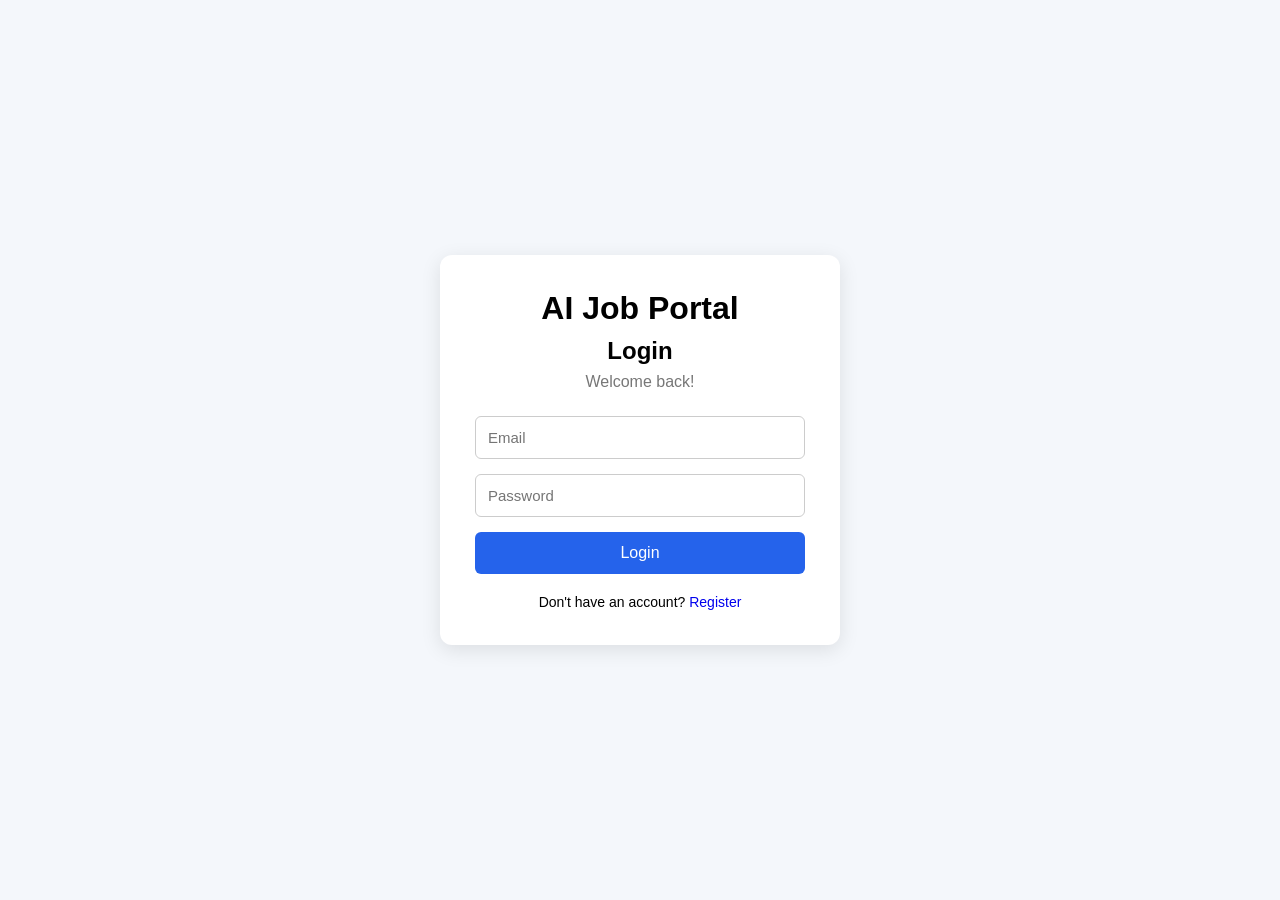
==== aijobportal/frontend/pages/login.html @ 35ac8fe8 "Complete frontend  registration" ====
<!DOCTYPE html>
<html lang="en">

<head>

    <meta charset="UTF-8">

    <meta
        name="viewport"
        content="width=device-width, initial-scale=1.0"
    >

    <title>Login - AI Job Portal</title>

    <link rel="stylesheet" href="../css/style.css">

</head>

<body>

    <div class="auth-container">

        <div class="auth-card">

            <h1>AI Job Portal</h1>

            <h2>Login</h2>

            <p class="subtitle">
                Welcome back!
            </p>

            <form id="loginForm">

                <input
                    type="email"
                    id="email"
                    placeholder="Email"
                    required
                >

                <input
                    type="password"
                    id="password"
                    placeholder="Password"
                    required
                >

                <button type="submit">
                    Login
                </button>

            </form>

            <p id="message"></p>

            <p class="switch-page">

                Don't have an account?

                <a href="register.html">
                    Register
                </a>

            </p>

        </div>

    </div>

    <script src="../js/api.js"></script>
    <script src="../js/auth.js"></script>

</body>

</html>
---- aijobportal/frontend/css/style.css ----
* {
    box-sizing: border-box;
    margin: 0;
    padding: 0;
}

body {
    font-family: Arial, sans-serif;
    background: #f4f7fb;
}

.auth-container {
    min-height: 100vh;

    display: flex;
    justify-content: center;
    align-items: center;
}

.auth-card {
    width: 400px;

    background: white;

    padding: 35px;

    border-radius: 12px;

    box-shadow: 0 5px 20px rgba(0, 0, 0, 0.1);

    text-align: center;
}

.auth-card h1 {
    margin-bottom: 10px;
}

.auth-card h2 {
    margin-bottom: 8px;
}

.subtitle {
    color: #777;
    margin-bottom: 25px;
}

.auth-card input,
.auth-card select {
    width: 100%;

    padding: 12px;

    margin-bottom: 15px;

    border: 1px solid #ccc;

    border-radius: 6px;

    font-size: 15px;
}

.auth-card button {
    width: 100%;

    padding: 12px;

    border: none;

    border-radius: 6px;

    background: #2563eb;

    color: white;

    font-size: 16px;

    cursor: pointer;
}

.auth-card button:hover {
    opacity: 0.9;
}

#message {
    margin-top: 15px;

    font-size: 14px;
}

.switch-page {
    margin-top: 20px;

    font-size: 14px;
}

.switch-page a {
    text-decoration: none;
}
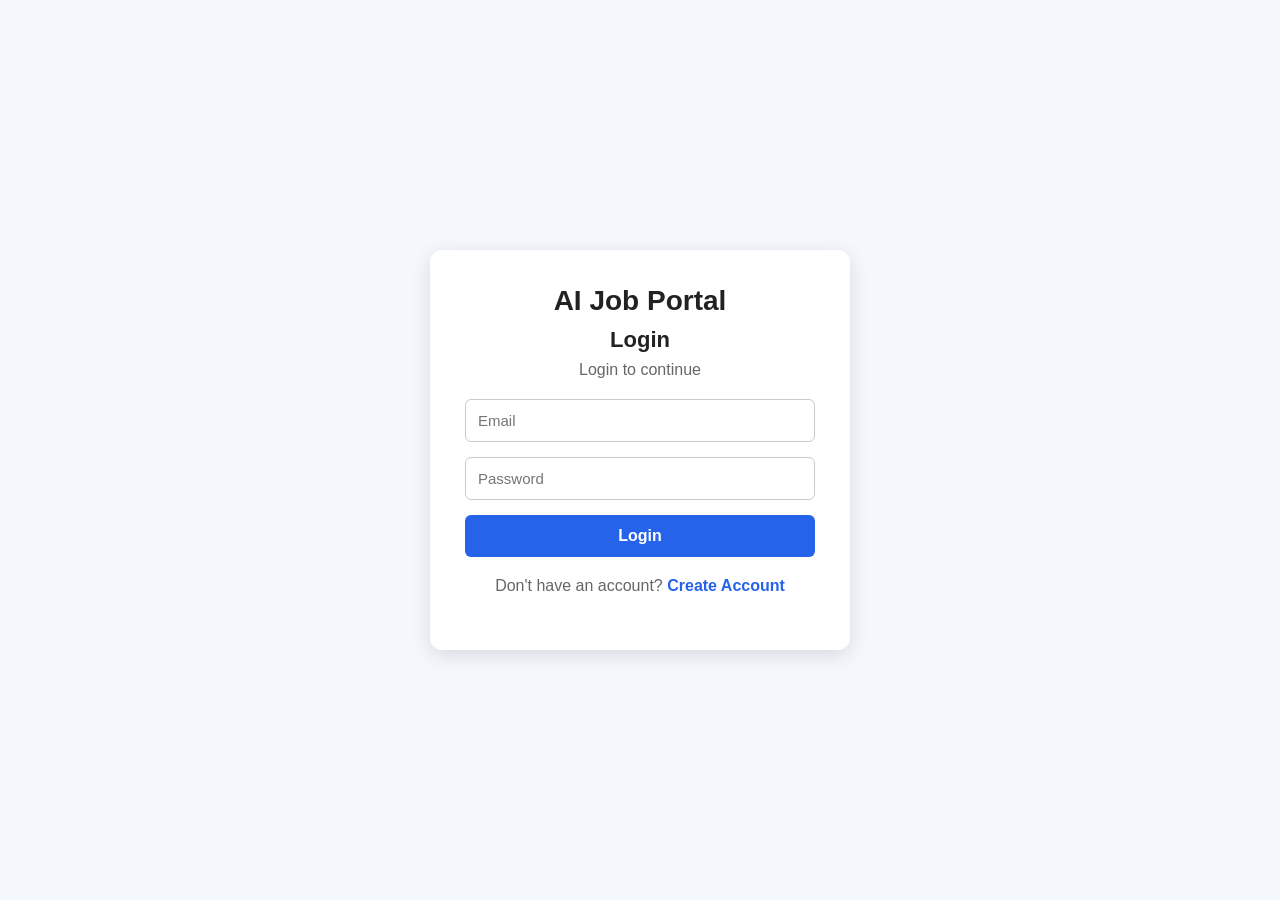
==== commit f63430f8: "complete frontend login" ====
--- a/aijobportal/frontend/pages/login.html
+++ b/aijobportal/frontend/pages/login.html
@@ -1,70 +1,52 @@
 <!DOCTYPE html>
 <html lang="en">
-
 <head>
-
     <meta charset="UTF-8">
-
-    <meta
-        name="viewport"
-        content="width=device-width, initial-scale=1.0"
-    >
+    <meta name="viewport" content="width=device-width, initial-scale=1.0">
 
     <title>Login - AI Job Portal</title>
 
     <link rel="stylesheet" href="../css/style.css">
-
 </head>
 
 <body>
 
-    <div class="auth-container">
+    <div class="container">
 
-        <div class="auth-card">
+        <h1>AI Job Portal</h1>
 
-            <h1>AI Job Portal</h1>
+        <h2>Login</h2>
 
-            <h2>Login</h2>
+        <p>Login to continue</p>
 
-            <p class="subtitle">
-                Welcome back!
-            </p>
+        <form id="loginForm">
 
-            <form id="loginForm">
+            <input
+                type="email"
+                id="email"
+                placeholder="Email"
+                required
+            >
 
-                <input
-                    type="email"
-                    id="email"
-                    placeholder="Email"
-                    required
-                >
+            <input
+                type="password"
+                id="password"
+                placeholder="Password"
+                required
+            >
 
-                <input
-                    type="password"
-                    id="password"
-                    placeholder="Password"
-                    required
-                >
+            <button type="submit">
+                Login
+            </button>
 
-                <button type="submit">
-                    Login
-                </button>
+        </form>
 
-            </form>
+        <p id="message"></p>
 
-            <p id="message"></p>
-
-            <p class="switch-page">
-
-                Don't have an account?
-
-                <a href="register.html">
-                    Register
-                </a>
-
-            </p>
-
-        </div>
+        <p>
+            Don't have an account?
+            <a href="register.html">Create Account</a>
+        </p>
 
     </div>
 
@@ -72,5 +54,4 @@
     <script src="../js/auth.js"></script>
 
 </body>
-
 </html>
--- a/aijobportal/frontend/css/style.css
+++ b/aijobportal/frontend/css/style.css
@@ -1,15 +1,17 @@
+/* ================================
+   GLOBAL
+================================ */
+
 * {
-    box-sizing: border-box;
     margin: 0;
     padding: 0;
+    box-sizing: border-box;
 }
 
 body {
     font-family: Arial, sans-serif;
     background: #f4f7fb;
-}
-
-.auth-container {
+    color: #222;
     min-height: 100vh;
 
     display: flex;
@@ -17,8 +19,14 @@
     align-items: center;
 }
 
-.auth-card {
-    width: 400px;
+
+/* ================================
+   CONTAINER
+================================ */
+
+.container {
+    width: 100%;
+    max-width: 420px;
 
     background: white;
 
@@ -26,40 +34,73 @@
 
     border-radius: 12px;
 
-    box-shadow: 0 5px 20px rgba(0, 0, 0, 0.1);
+    box-shadow: 0 5px 20px rgba(0, 0, 0, 0.12);
 
     text-align: center;
 }
 
-.auth-card h1 {
+
+/* ================================
+   HEADINGS
+================================ */
+
+.container h1 {
+    font-size: 28px;
     margin-bottom: 10px;
 }
 
-.auth-card h2 {
+.container h2 {
+    font-size: 22px;
     margin-bottom: 8px;
 }
 
-.subtitle {
-    color: #777;
-    margin-bottom: 25px;
+.container p {
+    margin-bottom: 20px;
+    color: #666;
 }
 
-.auth-card input,
-.auth-card select {
+
+/* ================================
+   FORM
+================================ */
+
+form {
+    display: flex;
+    flex-direction: column;
+    gap: 15px;
+}
+
+
+/* ================================
+   INPUTS
+================================ */
+
+input,
+select {
     width: 100%;
 
     padding: 12px;
-
-    margin-bottom: 15px;
 
     border: 1px solid #ccc;
 
     border-radius: 6px;
 
     font-size: 15px;
+
+    outline: none;
 }
 
-.auth-card button {
+input:focus,
+select:focus {
+    border-color: #2563eb;
+}
+
+
+/* ================================
+   BUTTON
+================================ */
+
+button {
     width: 100%;
 
     padding: 12px;
@@ -74,25 +115,63 @@
 
     font-size: 16px;
 
+    font-weight: bold;
+
     cursor: pointer;
 }
 
-.auth-card button:hover {
-    opacity: 0.9;
+button:hover {
+    background: #1d4ed8;
 }
 
+
+/* ================================
+   MESSAGE
+================================ */
+
 #message {
-    margin-top: 15px;
+    margin-top: 18px;
 
-    font-size: 14px;
+    font-weight: bold;
+
+    color: #2563eb;
 }
 
-.switch-page {
-    margin-top: 20px;
 
-    font-size: 14px;
+/* ================================
+   LINKS
+================================ */
+
+a {
+    color: #2563eb;
+
+    text-decoration: none;
+
+    font-weight: bold;
 }
 
-.switch-page a {
-    text-decoration: none;
+a:hover {
+    text-decoration: underline;
+}
+
+
+/* ================================
+   MOBILE
+================================ */
+
+@media (max-width: 500px) {
+
+    .container {
+        width: 90%;
+
+        padding: 25px;
+    }
+
+    .container h1 {
+        font-size: 24px;
+    }
+
+    .container h2 {
+        font-size: 20px;
+    }
 }
